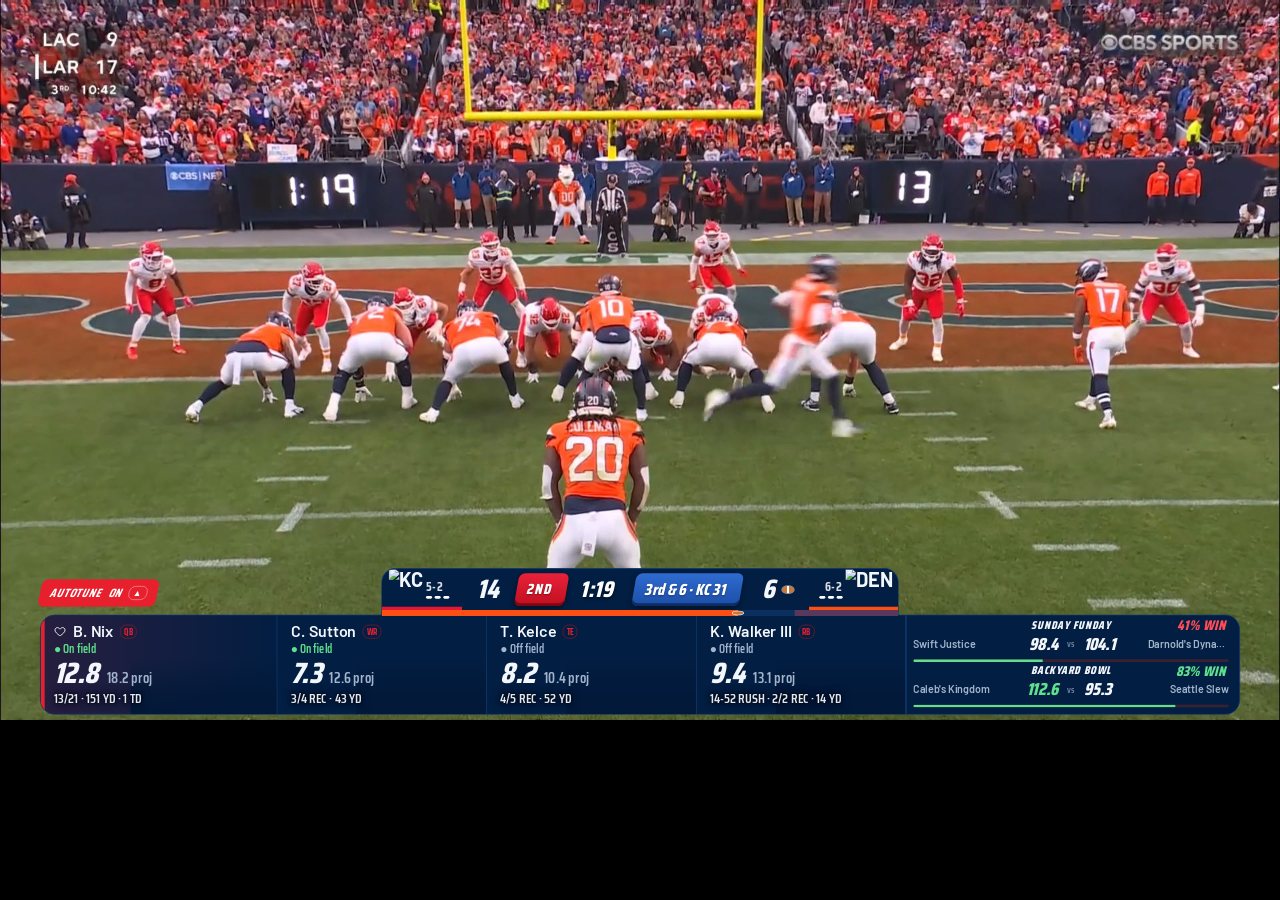
==== demo/index.html @ 6a463a13 "Demo always animates" ====
<!doctype html>
<html lang="en">
<head>
<meta charset="utf-8">
<meta name="viewport" content="width=device-width, initial-scale=1">
<title>FantasyTV demo</title>
<meta name="robots" content="noindex">
<link rel="preconnect" href="https://fonts.googleapis.com">
<link href="https://fonts.googleapis.com/css2?family=Saira+Condensed:ital,wght@0,500;0,600;0,700;0,800;1,700;1,800&family=Barlow:wght@500;600;700&display=swap" rel="stylesheet">
<!-- The TV app's own styles (copies of web/css/app.css and the <style> in web/tv.html), so this looks like the TV -->
<link rel="stylesheet" href="app.css">
<link rel="stylesheet" href="tv.css">
<style>
  #stage { background: #000 url(img/play.jpg) center / cover no-repeat; }
  /* changing channels: a blink of black under the overlay, which stays */
  #cut { position: absolute; inset: 0; background: #000; opacity: 0; transition: opacity .16s; pointer-events: none; }
  #cut.on { opacity: 1; }
  #countdown .row > .mk .logo-mark { border-radius: 14px; }
  .pop.target { outline: 4px solid #fff; outline-offset: 2px; }
  .card .p .gain { font: italic 800 30px/1 var(--mono); color: var(--lime); }
  /* tour mode: the remote's OK key lights up as each step goes by */
  #tour .nav b { display: inline-block; transition: transform .15s, background .15s; border-radius: 8px; padding: 2px 6px; margin-left: -6px; }
  #tour .nav b.press { transform: scale(1.25); background: var(--cyan); color: #fff; }
  #tour .spot { transition: left .35s, top .35s, width .35s, height .35s; }
</style>
</head>
<body>
<!-- AutoTune at work, as a loop for fantasytvapp.com's hero: watching Chiefs at Broncos, a countdown switches to Bears
     at Seahawks for D'Andre Swift's touchdown (his card and your scores count up), then a popup from Vikings at Lions
     (Jahmyr Gibbs, 30-yard TD run) and OK switches there. The markup below is the Bears game; the others are drawn. -->
<div id="stage">
  <div id="cut"></div>
  <div id="countdown"><div class="row"><div class="mk"><img class="logo-mark" src="/img/icon-192.png" alt=""></div><div class="lbl">SWITCHING<br>TO</div>
    <div class="teams"></div><div class="why"></div><div class="secs mono">5.0</div><button class="cancel">CANCEL</button></div><div class="prog"><i></i></div></div>
  <div id="lower">
    <div id="atTag">AUTOTUNE <b>ON</b><span class="k">▲</span></div>
    <div id="bug"><div class="in rzbeat">
      <div class="drive rz" style="--team:#0b162a"><i style="width:100%"></i><b style="left:95%"></b></div>
      <div class="t" style="--team:#0b162a"><img src="https://a.espncdn.com/i/teamlogos/nfl/500-dark/chi.png" alt="CHI"><span class="tr"><small>5-2</small><span class="tos"><i class="on"></i><i class="on"></i><i class="on"></i></span></span></div>
      <div class="s poss" data-n="chi"></div>
      <div class="c clk"><span class="c q cap">4TH</span><span class="tm">8:28</span></div>
      <div class="c dd cap rz" id="down">1st &amp; Goal · SEA 5</div>
      <div class="s">17</div>
      <div class="t home" style="--team:#002244"><img src="https://a.espncdn.com/i/teamlogos/nfl/500-dark/sea.png" alt="SEA"><span class="tr"><small>4-3</small><span class="tos"><i class="on"></i><i class="on"></i><i class="on"></i></span></span></div>
    </div></div>
    <div id="rail" class="full" style="--flash:#c83803"><div class="cards" style="display:flex">
      <div class="card lead" id="swift">
        <img class="hs" src="https://a.espncdn.com/i/headshots/nfl/players/full/4259545.png" alt="">
        <div class="nm"><svg viewBox="0 0 24 24" width="18" height="18"><path d="M12 21s-7.5-4.6-9.6-9.2C.9 8.4 3 4.5 6.7 4.5c2.1 0 3.6 1.2 5.3 3.2 1.7-2 3.2-3.2 5.3-3.2 3.7 0 5.8 3.9 4.3 7.3C19.5 16.4 12 21 12 21z" fill="none" stroke="currentColor" stroke-width="1.8"></path></svg>D. Swift <span class="pos">RB</span></div>
        <div class="st rz">● Red zone</div>
        <div class="p"><b><span data-n="swift"></span></b><small>13.4 proj</small></div>
        <div class="ln" data-n="swiftLine"></div></div>
      <div class="card">
        <img class="hs" src="https://a.espncdn.com/i/headshots/nfl/players/full/4431611.png" alt="">
        <div class="nm">C. Williams <span class="pos">QB</span></div>
        <div class="st on">● On field</div>
        <div class="p"><b><span>14.6</span></b><small>18.9 proj</small></div>
        <div class="ln">20/29 · 214 YD · 1 TD</div></div>
      <div class="card">
        <span class="fire corner">🔥</span>
        <img class="hs" src="https://a.espncdn.com/i/headshots/nfl/players/full/4430878.png" alt="">
        <div class="nm">J. Smith-Njigba <span class="pos">WR</span></div>
        <div class="st">● Off field</div>
        <div class="p"><b><span>23.8</span></b><small>15.1 proj</small></div>
        <div class="ln">6/11 REC · 118 YD · 1 TD</div></div>
      <div class="card">
        <img class="hs" src="https://a.espncdn.com/i/headshots/nfl/players/full/4723086.png" alt="">
        <div class="nm">C. Loveland <span class="pos">TE</span></div>
        <div class="st on">● On field</div>
        <div class="p"><b><span>9.8</span></b><small>8.7 proj</small></div>
        <div class="ln">5/7 REC · 48 YD</div></div>
    </div><div class="fill"></div>
      <div class="mu" id="mu"><div class="pg">
        <div><div class="lg">SUNDAY FUNDAY<b class="wp" data-n="wpA"></b></div>
          <div class="ln"><span class="a">Swift Justice</span><span class="s" data-n="meA"></span><span class="v">vs</span>
            <span class="s">104.1</span><span class="b">Darnold's Dynasty</span>
            <div class="bar"><i data-w="wpA"></i></div></div></div>
        <div><div class="lg">BACKYARD BOWL<b class="wp up" data-n="wpB"></b></div>
          <div class="ln"><span class="a">Caleb's Kingdom</span><span class="s win" data-n="meB"></span><span class="v">vs</span>
            <span class="s lose">95.3</span><span class="b">Seattle Slew</span>
            <div class="bar"><i data-w="wpB"></i></div></div></div>
      </div></div>
    </div>
  </div>

  <div id="tdBanner" style="--team:#0b162a; --team2:#c83803"><i class="s1"></i><i class="s2"></i><div class="in">
    <img src="https://a.espncdn.com/i/headshots/nfl/players/full/4259545.png" alt="">
    <div class="tx"><b>TOUCHDOWN</b><span>D. Swift <em>+6.5</em></span></div></div></div>
  <div id="radar"><header><span class="mk"></span>ALL GAMES<span class="n">4 LIVE</span></header><div class="list"></div>
    <footer><div class="qr" id="qr"></div><div class="keys"><span><b>OK</b> watch this game</span><span><b>▶</b> heart it<i class="why">AutoTune favors it in close calls</i></span><span><b>Back</b> close</span><span class="pair">Scan: your phone is the remote</span></div></footer></div>
  <div id="pops"></div>
  <div id="tour"><i class="spot"></i><div class="tcard"><div class="top"><span class="key"></span><span class="n"></span></div><h3></h3><p></p>
    <div class="nav"><span></span><span><b>Back</b> skip the tour</span></div></div></div>
</div>
<script src="https://cdnjs.cloudflare.com/ajax/libs/qrcodejs/1.0.0/qrcode.min.js"></script>
<script>
// The stage is the TV's 1920×1080 screen, scaled to this frame.
const stage = document.getElementById('stage');
const fit = () => { stage.style.transform = `scale(${innerWidth / 1920})`; };
addEventListener('resize', fit); fit();

// Before and after the touchdown (5-yard run: 0.5 + 6 points).
const BEFORE = { swift: 11.2, chi: 20, meA: 98.4, wpA: 41, meB: 112.6, wpB: 83, swiftLine: '21-52 RUSH · 1 TD' };
const AFTER = { swift: 17.7, chi: 26, meA: 104.9, wpA: 58, meB: 119.1, wpB: 89, swiftLine: '22-57 RUSH · 2 TD' };
const $$ = s => document.querySelectorAll(s);
const pts = (k, v) => k === 'chi' ? String(Math.round(v)) : k.startsWith('wp') ? `${Math.round(v)}% WIN` : v.toFixed(1);
function show(v) {
  for (const el of $$('[data-n]')) { const k = el.dataset.n; el.textContent = typeof v[k] === 'number' ? pts(k, v[k]) : v[k]; }
  for (const el of $$('[data-w]')) el.style.width = v[el.dataset.w] + '%';
  const a = document.querySelector('[data-n="wpA"]');
  a.className = 'wp ' + (v.wpA >= 50 ? 'up' : 'down');
  document.querySelector('[data-n="meA"]').className = 's ' + (v.meA > 104.1 ? 'win' : 'lose');
}
// Numbers roll from one value to the next, like the TV's.
function roll(ms) {
  const t0 = performance.now();
  return new Promise(done => {
    const step = now => {
      const f = Math.min(1, (now - t0) / ms), e = 1 - Math.pow(1 - f, 3), v = {};
      for (const k in BEFORE) v[k] = typeof BEFORE[k] === 'number' ? BEFORE[k] + (AFTER[k] - BEFORE[k]) * e : (f < .5 ? BEFORE[k] : AFTER[k]);
      show(v);
      f < 1 ? requestAnimationFrame(step) : done();
    };
    requestAnimationFrame(step);
  });
}
const wait = ms => new Promise(r => setTimeout(r, ms));
const restart = (el, cls) => { el.classList.remove(cls); void el.offsetWidth; el.classList.add(cls); };

// Another game's big play slides in on the right: OK on the remote would switch to it.
function pop(html, color) {
  const el = document.createElement('div');
  el.className = 'pop'; el.style.setProperty('--team', color); el.innerHTML = html;
  document.getElementById('pops').prepend(el); void el.offsetWidth; el.classList.add('on');
  setTimeout(() => { el.classList.remove('on'); setTimeout(() => el.remove(), 500); }, 5200);
}

// ---- The other games, drawn like the TV draws them.
const HEART = on => `<svg viewBox="0 0 24 24" width="18" height="18"><path d="M12 21s-7.5-4.6-9.6-9.2C.9 8.4 3 4.5 6.7 4.5c2.1 0 3.6 1.2 5.3 3.2 1.7-2 3.2-3.2 5.3-3.2 3.7 0 5.8 3.9 4.3 7.3C19.5 16.4 12 21 12 21z" fill="${on ? '#ff4d57' : 'none'}" stroke="${on ? '#ff4d57' : 'currentColor'}" stroke-width="1.8"/></svg>`;
const bars = n => `<span class="bars s${n}"><i></i><i></i><i></i><i></i><i></i></span>`;
const LOGO = id => `https://a.espncdn.com/i/teamlogos/nfl/500-dark/${id}.png`;
const HEAD = id => `https://a.espncdn.com/i/headshots/nfl/players/full/${id}.png`;
const tos = '<span class="tos"><i class="on"></i><i class="on"></i><i class="on"></i></span>';
function bugHtml(g) {
  const side = (t, home) => `<div class="t${home ? ' home' : ''}" style="--team:${t.color}"><img src="${LOGO(t.id)}" alt="${t.abbr}"><span class="tr"><small>${t.rec}</small>${tos}</span></div>`;
  const score = t => `<div class="s${t.poss ? ' poss' : ''}">${t.score}</div>`;
  return `<div class="drive${g.rz ? ' rz' : ''}" style="--team:${(g.away.poss ? g.away : g.home).color}"><i style="width:${g.drive}%"></i><b style="left:${g.drive}%"></b></div>`
    + side(g.away) + score(g.away)
    + `<div class="c clk"><span class="c q cap">${g.q}</span><span class="tm">${g.clock}</span></div>`
    + `<div class="c dd cap ${g.dd}" id="down">${g.down}</div>` + score(g.home) + side(g.home, true);
}
function cardsHtml(list) {
  return list.map(p => `<div class="card${p.lead ? ' lead' : ''}${p.td ? ' td' : ''}">${p.fire ? '<span class="fire corner">🔥</span>' : ''}
    <img class="hs" src="${HEAD(p.id)}" alt="">
    <div class="nm">${p.lead ? HEART(false) : ''}${p.name} <span class="pos">${p.pos}</span></div>
    <div class="st ${p.stc || ''}">${p.game ? `<span class="gm">${p.game}</span>` : ''}● ${p.st}</div>
    <div class="p"><b><span>${p.pts}</span></b>${p.gain ? `<em class="gain">+${p.gain}</em>` : ''}<small>${p.proj} proj</small></div>
    <div class="ln">${p.ln}</div></div>`).join('');
}
const T = {
  KC: { abbr: 'KC', id: 'kc', color: '#e31837', rec: '5-2' }, DEN: { abbr: 'DEN', id: 'den', color: '#fb4f14', rec: '6-2' },
  MIN: { abbr: 'MIN', id: 'min', color: '#4f2683', rec: '6-1' }, DET: { abbr: 'DET', id: 'det', color: '#0076b6', rec: '5-2' },
  CHI: { abbr: 'CHI', id: 'chi', color: '#0b162a' }, SEA: { abbr: 'SEA', id: 'sea', color: '#002244' },
};
const DEN = { bg: 'img/den.jpg', flash: '#fb4f14',
  bug: bugHtml({ away: { ...T.KC, score: 14 }, home: { ...T.DEN, score: 6, poss: true }, q: '2ND', clock: '1:19', dd: 'blue', down: '3rd &amp; 6 · KC 31', drive: 69 }),
  cards: cardsHtml([
    { lead: true, id: 4426338, name: 'B. Nix', pos: 'QB', stc: 'on', st: 'On field', pts: '12.8', proj: '18.2', ln: '13/21 · 151 YD · 1 TD' },
    { id: 3128429, name: 'C. Sutton', pos: 'WR', stc: 'on', st: 'On field', pts: '7.3', proj: '12.6', ln: '3/4 REC · 43 YD' },
    { id: 15847, name: 'T. Kelce', pos: 'TE', st: 'Off field', pts: '8.2', proj: '10.4', ln: '4/5 REC · 52 YD' },
    { id: 4567048, name: 'K. Walker III', pos: 'RB', st: 'Off field', pts: '9.4', proj: '13.1', ln: '14-52 RUSH · 2/2 REC · 14 YD' }]) };
const DET = { bg: 'img/det.jpg', flash: '#0076b6',
  bug: bugHtml({ away: { ...T.MIN, score: 7 }, home: { ...T.DET, score: 12, poss: true }, q: '2ND', clock: '4:31', dd: 'gold', down: 'TOUCHDOWN', drive: 100 }),
  cards: cardsHtml([
    { lead: true, td: true, fire: true, id: 4429795, name: 'J. Gibbs', pos: 'RB', stc: 'on', st: 'On field', pts: '24.3', gain: '9.0', proj: '17.8', ln: '17-127 RUSH · 1 TD' },
    { id: 4374302, name: 'A. St. Brown', pos: 'WR', stc: 'on', st: 'On field', pts: '9.6', proj: '15.9', ln: '5/6 REC · 36 YD' },
    { id: 4426388, name: 'J. Williams', pos: 'WR', st: 'Off field', pts: '8.2', proj: '11.3', ln: '3/5 REC · 52 YD' },
    { id: 4036133, name: 'T.J. Hockenson', pos: 'TE', st: 'Off field', pts: '11.8', proj: '9.7', ln: '3/4 REC · 46 YD · 1 TD' }]) };
// Your leagues across the loop: before Swift's touchdown, after it, and after Gibbs's.
const AFTER_GIBBS = { meA: 114.0, wpA: 79, meB: 128.2, wpB: 95 };

const bugIn = document.querySelector('#bug .in'), cardsEl = document.querySelector('#rail .cards');
const CHI = { bg: 'img/play.jpg', flash: '#c83803', bug: bugIn.innerHTML, cards: cardsEl.innerHTML };
for (const s of [DEN, DET]) new Image().src = s.bg;   // ready before their turn
function scene(s) {
  stage.style.backgroundImage = `url(${s.bg})`;
  bugIn.classList.remove('rzbeat');
  bugIn.innerHTML = s.bug;
  cardsEl.innerHTML = s.cards;
  document.getElementById('rail').style.setProperty('--flash', s.flash);
}
// A channel change: the picture blinks to black and comes back on the new game; your overlay stays up.
async function cut(s) {
  const c = document.getElementById('cut');
  c.classList.add('on'); await wait(170);
  scene(s); await wait(140);
  c.classList.remove('on'); await wait(170);
}
// The countdown before a switch, counting down from 5 (faster than the TV, for the loop).
async function countdown(why) {
  const cd = document.getElementById('countdown'), secs = cd.querySelector('.secs'), bar = cd.querySelector('.prog i');
  cd.querySelector('.teams').innerHTML = `<b style="background:${T.CHI.color}"><img src="${LOGO('chi')}" alt="CHI"></b><span class="muted">@</span>`
    + `<b style="background:${T.SEA.color}"><img src="${LOGO('sea')}" alt="SEA"></b><span style="margin-left:auto;display:flex;gap:16px;align-items:center">${HEART(true)}${bars(5)}</span>`;
  cd.querySelector('.why').textContent = why;
  cd.classList.add('on');
  const t0 = performance.now(), ms = 3000;
  await new Promise(done => {
    const step = now => {
      const f = Math.min(1, (now - t0) / ms);
      secs.textContent = (5 * (1 - f)).toFixed(1);
      bar.style.width = `${f * 100}%`;
      f < 1 ? requestAnimationFrame(step) : done();
    };
    requestAnimationFrame(step);
  });
  cd.classList.remove('on');
}
function rollTo(from, to, ms) {
  const t0 = performance.now();
  return new Promise(done => {
    const step = now => {
      const f = Math.min(1, (now - t0) / ms), e = 1 - Math.pow(1 - f, 3), v = {};
      for (const k in to) v[k] = from[k] + (to[k] - from[k]) * e;
      show(v);
      f < 1 ? requestAnimationFrame(step) : done();
    };
    requestAnimationFrame(step);
  });
}

async function loop() {
  const rail = document.getElementById('rail'), td = document.getElementById('tdBanner'), pops = document.getElementById('pops');
  const leagues = v => ({ meA: v.meA, wpA: v.wpA, meB: v.meB, wpB: v.wpB });
  for (;;) {
    // 1. Watching the Broncos and Chiefs. Swift gets to the 5 in Seattle: AutoTune counts down and switches.
    scene(DEN); rail.classList.remove('td'); td.classList.remove('on'); pops.innerHTML = '';
    show(leagues(BEFORE));
    await wait(2200);
    await countdown('Your RB · D. Swift · 1st & Goal at SEA 5');
    await cut(CHI);
    // 2. Bears at Seahawks: he scores. The banner, the bar flashes in Bears colours, his card lights up, it all counts up.
    const swift = document.getElementById('swift'), bug = document.querySelector('#bug .in'), down = document.getElementById('down');
    show(BEFORE); bug.classList.add('rzbeat');
    await wait(1900);
    restart(td, 'on'); restart(rail, 'td'); swift.classList.add('td');
    bug.classList.remove('rzbeat'); down.className = 'c dd cap gold'; down.textContent = 'TOUCHDOWN';
    await roll(1600);
    await wait(1700);
    // 3. Gibbs breaks a 30-yard touchdown in Detroit: a popup slides in, OK takes you there.
    td.classList.remove('on');
    pop('<b class="pts">TD +9.0</b><span class="who">J. Gibbs <em>· 30-yd run, TOUCHDOWN</em></span><span class="ok">OK · WATCH</span>', T.DET.color);
    await wait(1700);
    const p = pops.querySelector('.pop'); if (p) p.classList.add('target');
    await wait(700);
    pops.innerHTML = '';
    await cut(DET);
    restart(rail, 'td');
    await rollTo(leagues(AFTER), AFTER_GIBBS, 1400);
    await wait(3000);
    await cut(DEN);
  }
}
// ---- Tour mode (demo/?tour): the TV's first-launch remote tour, stepping on its own as if you pressed OK.
// The steps are copied from TOUR in web/js/tv.js: keep them in step.
const TOUR = [
  { title: 'Welcome to FantasyTV', text: 'A quick tour of your remote. Press OK for the next tip, or Back to skip the tour.' },
  { key: '▲', target: '#atTag', title: 'Up: AutoTune on / off',
    text: 'AutoTune switches to the game that matters most to your lineup. Press Up to stay where you are; Up again turns it back on. Before a switch, a 5 second countdown shows: OK or Back cancels it.' },
  { key: '▼', target: '#radar', radar: true, right: true, title: 'Down: every game',
    text: 'All the live games, yours first. Up and Down move, OK watches a game, ▶ hearts it (AutoTune favors hearted games in close calls), Back closes the list. A game you pick stays on for 45 seconds (less if it goes to a commercial), then AutoTune takes over again. To stay on it, turn AutoTune off with Up.' },
  { key: '◀ ▶', target: '#bug .in', title: 'Left: rewind · Right: live',
    text: 'Left jumps back 10 seconds in the game you\'re watching (again for more, up to a minute). Right goes back to live. Only the game on screen can be rewound: FantasyTV keeps its last minute from when you tuned in.' },
  { key: 'OK', target: '#pops .demo', demo: 1, title: 'OK on a popup',
    text: 'When your players score in another game, a popup slides in: OK takes you to that game, live (other games can\'t be rewound). A touchdown in the game you\'re watching gets its moment on screen.' },
  { key: '▲ ▼', target: '#pops .demo', demo: 3, title: 'Several popups? Pick one',
    text: 'With more than one up, Up and Down move the white outline. OK acts on the outlined one.' },
  { target: '#rail', title: 'Your players and matchups',
    text: 'A card glows when your starter scores, and a touchdown pops his photo out. On the right: each league\'s score and your chance to win.' },
  { key: '📱', qr: true, title: 'Your phone is the remote',
    text: 'Scan this code with your phone: settings, the channel for each game, rewind and more. It\'s also at the bottom of the game list (Down). Enjoy the games!' },
];
// The game list, as the TV draws it: the game on screen first, then the rest of your games.
const RADAR = [
  { cls: 'cur focus', sig: 5, a: 'CHI', sc: '20–17', h: 'SEA', fav: true, sub: 'Q4 8:28 · 1st &amp; Goal at SEA 5<span class="tag red">Red zone · CHI</span>',
    pl: [['D. Swift', 'RB', 'rz', 'Red zone', '11.2'], ['C. Williams', 'QB', 'on', 'On field', '14.6']], ch: 'ESPN HD' },
  { cls: '', sig: 3, a: 'GB', sc: '17–10', h: 'CAR', sub: 'Q3 2:41 · 2nd &amp; 6 at CAR 38', pl: [['J. Jacobs', 'RB', 'on', 'On field', '19.3']], ch: 'FOX 5' },
  { cls: '', sig: 2, a: 'BAL', sc: '21–14', h: 'BUF', sub: 'Q3 9:02 · 1st &amp; 10 at BAL 25', pl: [['Z. Flowers', 'WR', 'muted', 'Off field', '8.4']], ch: 'CBS 11' },
  { cls: '', sig: 2, a: 'ATL', sc: '10–13', h: 'TB', sub: 'Halftime', pl: [['B. Robinson', 'RB', 'muted', 'Off field', '12.7']], ch: 'FOX 2' },
];
function drawRadar() {
  document.querySelector('#radar .list').innerHTML = RADAR.map(g => `<div class="rg ${g.cls}">
    <div class="top">${bars(g.sig)}<span>${g.a}</span><span class="sc">${g.sc}</span><span>${g.h}</span>${HEART(g.fav)}</div>
    <div class="sub">${g.sub}</div>
    ${g.pl.map(([n, pos, c, st, p]) => `<div class="pl"><span>${n} <span class="muted">${pos}</span></span><span><span class="${c}">${st}</span> ${p}</span></div>`).join('')}
    <div class="ch">▶ ${g.ch}</div></div>`).join('');
  if (window.QRCode) new QRCode(document.getElementById('qr'), { text: 'https://fantasytvapp.com/remote', width: 180, height: 180, colorDark: '#000', colorLight: '#fff' });
}
function showStep(i) {
  const s = TOUR[i], t = document.getElementById('tour'), card = t.querySelector('.tcard');
  for (const d of document.querySelectorAll('#pops .demo')) d.remove();
  document.getElementById('radar').classList.toggle('on', !!s.radar);
  t.querySelector('.key').textContent = s.key || '';
  t.querySelector('.n').textContent = `${i + 1} / ${TOUR.length}`;
  t.querySelector('h3').textContent = s.title;
  t.querySelector('p').textContent = s.text;
  t.querySelector('.nav span').innerHTML = `<b>OK</b> ${i === TOUR.length - 1 ? 'done' : 'next'}`;
  card.classList.toggle('right', !!s.right);
  // The page around this one shows the step in readable type on phones, where the TV's card is tiny.
  if (parent !== window) parent.postMessage({ ftvTour: { n: `${i + 1} / ${TOUR.length}`, key: s.key || '', title: s.title, text: s.text } }, '*');
  const old = card.querySelector('.tqr'); if (old) old.remove();
  const qr = s.qr && document.querySelector('#qr canvas, #qr img');
  if (qr) card.querySelector('p').insertAdjacentHTML('afterend', `<div class="tqr"><img src="${qr.tagName === 'CANVAS' ? qr.toDataURL() : qr.src}" alt=""><span>Scan with your phone camera (same Wi-Fi)</span></div>`);
  const samples = [['TD +6.8', 'Your WR', '12-yd catch, TOUCHDOWN', 'OK · WATCH'], ['+1.4', 'Your RB', '9-yd run'], ['+0.6', 'Your QB', '14-yd pass']];
  for (let j = (s.demo || 0) - 1; j >= 0; j--) {
    const [p, who, what, ok] = samples[j], el = document.createElement('div');
    el.className = `pop on demo ${j === 0 ? 'target' : ''}`;
    el.style.setProperty('--team', 'var(--cyan)');
    el.innerHTML = `<b class="pts">${p}</b><span class="who">${who} <em>· ${what}</em></span>${j === 0 ? `<span class="ok">${ok}</span>` : ''}`;
    document.getElementById('pops').prepend(el);
  }
  setTimeout(() => {
    const rs = s.target ? [...document.querySelectorAll(s.target)].map(e => e.getBoundingClientRect()).filter(b => b.width && b.height) : [];
    const spot = t.querySelector('.spot');
    t.classList.toggle('spotted', rs.length > 0); t.classList.toggle('nospot', !rs.length);
    if (!rs.length) return;
    const st = stage.getBoundingClientRect(), k = st.width / 1920, pad = 10;
    const l = Math.min(...rs.map(b => b.left)), tp = Math.min(...rs.map(b => b.top)), r = Math.max(...rs.map(b => b.right)), bt = Math.max(...rs.map(b => b.bottom));
    Object.assign(spot.style, { left: `${(l - st.left) / k - pad}px`, top: `${(tp - st.top) / k - pad}px`, width: `${(r - l) / k + pad * 2}px`, height: `${(bt - tp) / k + pad * 2}px` });
  }, s.radar ? 450 : 30);
}
async function tourLoop() {
  show(BEFORE); drawRadar();
  const t = document.getElementById('tour'), ok = () => t.querySelector('.nav b');
  for (;;) {
    t.classList.add('on');
    for (let i = 0; i < TOUR.length; i++) {
      showStep(i);
      await wait(2600 + TOUR[i].text.length * 28);   // time to read it
      ok().classList.add('press'); await wait(350); ok().classList.remove('press');   // "OK" is pressed
    }
    t.classList.remove('on'); document.getElementById('radar').classList.remove('on');
    for (const d of document.querySelectorAll('#pops .demo')) d.remove();
    await wait(2500);
  }
}

// Always plays, whatever the device's animation setting: the loop is how the site shows what FantasyTV does.
if (location.search.includes('tour')) {
  document.documentElement.classList.add('tourmode');
  tourLoop();
} else loop();
</script>
</body>
</html>
---- demo/app.css ----
:root {
  /* FantasyTV brand, from the logo: navy #021E42, red #E8202E, white. Sports-broadcast type: Saira Condensed
     (scores, points, labels; italic for the big numbers) and Barlow (names, text). --cyan is the accent (red). */
  --bg: #01142e;
  --panel: #021e42;
  --panel-2: #06295a;
  --line: #123d73;
  --text: #f3f6fb;
  --muted: #a3b4cd;
  --dim: #6c82a3;
  --cyan: #e8202e;
  --cyan-dim: #8c1a24;
  --tint: #2a1631;     /* the accent, faint, behind selected things */
  --lime: #5fe08c;     /* on the field, winning, OK */
  --amber: #ffc53d;    /* countdowns, breaks, "switching to" */
  --red: #ff4d57;      /* red zone, losing */
  --green: #5fe08c;
  --mono: 'Saira Condensed', 'Arial Narrow', sans-serif;
  --sans: 'Barlow', system-ui, sans-serif;
  color-scheme: dark;
}
* { box-sizing: border-box; }
html, body { margin: 0; height: 100%; background: var(--bg); color: var(--text); font-family: var(--sans); }
button { font: inherit; color: inherit; }
.mono { font-family: var(--mono); }
.muted { color: var(--muted); }
.tag { display: inline-block; font: 600 11px/1 var(--mono); letter-spacing: .06em; text-transform: uppercase; padding: 4px 6px; border-radius: 3px; }
.tag.red { background: var(--red); color: #fff; }
.tag.cyan { background: var(--cyan); color: #fff; }
.tag.amber { border: 1px solid var(--amber); color: var(--amber); }
.tag.ghost { border: 1px solid var(--line); color: var(--muted); }

/* signal bars: how much a game matters right now */
.bars { display: inline-flex; gap: 2px; align-items: flex-end; height: 14px; }
.bars i { width: 4px; background: #1b4a85; border-radius: 1px; }
.bars i:nth-child(1) { height: 30%; } .bars i:nth-child(2) { height: 48%; } .bars i:nth-child(3) { height: 66%; }
.bars i:nth-child(4) { height: 84%; } .bars i:nth-child(5) { height: 100%; }
.bars.s1 i:nth-child(-n+1), .bars.s2 i:nth-child(-n+2), .bars.s3 i:nth-child(-n+3),
.bars.s4 i:nth-child(-n+4), .bars.s5 i:nth-child(-n+5) { background: var(--red); }

.logo-mark { width: 32px; height: 32px; flex: none; border-radius: 7px; display: block; }
---- demo/tv.css ----
html, body { overflow: hidden; background: #000; }
  /* TV app: ExoPlayer is under the page, so once a channel plays the page is see-through apart from its overlays */
  html.native.playing, html.native.playing body, html.native.playing #stage { background: transparent; }
  html.playing #field, html.playing #idle { display: none !important; }
  #stage { position: absolute; left: 0; top: 0; width: 1920px; height: 1080px; transform-origin: 0 0; overflow: hidden; background: #000; }

  /* the picture */
  #video, #field { position: absolute; inset: 0; width: 100%; height: 100%; }
  #video { object-fit: contain; background: #000; display: none; }
  #video.on { display: block; }
  #field { background: repeating-linear-gradient(90deg, #2f6b33 0 96px, #2a6230 96px 192px); }
  #field .ez { position: absolute; top: 0; bottom: 0; width: 160px; display: flex; align-items: center; justify-content: center; }
  #field .ez span { writing-mode: vertical-rl; font: 700 84px/1 var(--sans); letter-spacing: .12em; color: rgba(255,255,255,.85); }
  #field .ez.l { left: 0; } #field .ez.l span { transform: rotate(180deg); }
  #field .ez.r { right: 0; }
  #field .yl { position: absolute; top: 0; bottom: 0; width: 3px; background: rgba(255,255,255,.55); }
  #field .num { position: absolute; font: 700 54px/1 var(--sans); color: rgba(255,255,255,.6); }
  #field .los { position: absolute; top: 0; bottom: 0; width: 6px; background: #3b82f6; box-shadow: 0 0 12px #3b82f6; transition: left .8s; }
  #field .fd { position: absolute; top: 0; bottom: 0; width: 6px; background: #facc15; box-shadow: 0 0 12px #facc15; transition: left .8s; }
  #field .ball { position: absolute; top: 470px; width: 34px; height: 20px; border-radius: 50%; background: #7c3f12; border: 2px solid #fff3; transition: left .8s; }
  #field .play { position: absolute; left: 50%; top: 70px; transform: translateX(-50%); padding: 12px 22px; background: var(--panel);
    border-radius: 22px; font: 600 26px/1.2 var(--sans); max-width: 1200px; text-align: center; }
  #field .demo { position: absolute; right: 190px; top: 30px; font: 600 16px/1 var(--mono); color: rgba(255,255,255,.55); letter-spacing: .1em; }
  #field .brk { position: absolute; inset: 0; display: none; align-items: center; justify-content: center; flex-direction: column; gap: 18px;
    background: var(--panel); font: 700 64px/1 var(--sans); }
  #field .brk small { font: 500 26px/1 var(--mono); color: var(--muted); }
  #field.break .brk { display: flex; }

  /* callouts, top left */
  #callouts { position: absolute; left: 70px; top: 70px; display: flex; flex-direction: column; align-items: flex-start; gap: 10px;
    opacity: 0; transform: translateY(-10px); transition: .4s; }
  #callouts.on { opacity: 1; transform: none; }
  #callouts div { font: 700 46px/1 var(--sans); padding: 12px 20px; border-radius: 12px; }
  #callouts .red { background: var(--red); }
  #callouts .dark { background: var(--panel); }

  /* switching countdown, top centre */
  /* full-width bar across the top of the picture, like a broadcast's "coming up" strip */
  #countdown { position: absolute; left: 0; right: 0; top: 0; transform: translateY(-110%); transition: transform .35s;
    background: var(--panel); border-bottom: 1px solid var(--line); overflow: hidden; }
  #countdown.on { transform: none; }
  #countdown .row > .mk { padding: 0 26px; }
  #countdown .row > .mk .logo-mark { width: 64px; height: 64px; }
  #countdown .row { display: flex; align-items: stretch; height: 124px; }
  #countdown .row > * { display: flex; align-items: center; padding: 0 22px; border-right: 1px solid var(--line); }
  #countdown .lbl { font: 700 18px/1.15 var(--mono); color: var(--amber); letter-spacing: .08em; }
  #countdown .teams { gap: 18px; flex: 1; font: 700 44px/1 var(--sans); }
  #countdown .teams { padding: 0 !important; gap: 0 !important; }
  #countdown .teams b { align-self: stretch; display: flex; align-items: center; justify-content: center; padding: 0 40px; min-width: 220px; font-size: 50px; }
  #countdown .teams .muted { padding: 0 24px; }
  #countdown .teams > span:last-child { padding: 0 24px; }
  #countdown .teams b img { height: 104px; width: auto; display: block; filter: drop-shadow(0 4px 10px rgba(0,0,0,.45)); }   /* team logos, not names */
  #countdown .why { font: 500 22px/1.2 var(--sans); color: var(--muted); max-width: 300px; }
  #countdown .secs { font: 700 54px/1 var(--mono); color: var(--amber); min-width: 150px; justify-content: center; }
  #countdown .cancel { border: 3px solid var(--cyan); margin: 10px; border-radius: 18px; font: 700 20px/1 var(--mono); letter-spacing: .1em;
    background: var(--tint); padding: 0 26px; border-right: 3px solid var(--cyan); }
  #countdown .prog { height: 8px; background: var(--panel-2); }
  #countdown.on ~ #callouts { top: 160px; }
  #countdown .prog i { display: block; height: 100%; background: var(--amber); width: 0; }

  /* lower third: score bug and your players */
  #lower { position: absolute; left: 60px; right: 60px; bottom: 8px; transition: transform .4s, opacity .4s; }
  #lower.hide { transform: translateY(120%); opacity: 0; }
  /* AutoTune on/off, left of the score bug, above your players */
  #atTag { position: absolute; left: 0; bottom: 162px; display: flex; align-items: center; gap: 10px; padding: 9px 14px;
    background: var(--panel); border: 1px solid var(--cyan-dim); border-radius: 18px; font: 600 18px/1 var(--mono); color: var(--muted); letter-spacing: .06em; }
  #atTag b { color: var(--cyan); font-weight: 700; }
  #atTag .k { font-size: 13px; color: var(--muted); border: 1px solid var(--line); border-radius: 9px; padding: 3px 6px; }
  #atTag.off { border-color: var(--amber); }
  #atTag.off b { color: var(--amber); }
  #bug { display: flex; justify-content: center; margin-bottom: -2px; }
  #bug .in { display: flex; align-items: stretch; background: var(--panel); border: 1px solid var(--line); border-bottom: 0; border-radius: 22px 22px 0 0; overflow: hidden; height: 64px; }
  #bug .t { display: flex; flex-direction: row; align-items: center; justify-content: center; gap: 10px; padding: 0 16px 0 12px; font: 700 30px/1 var(--sans); min-width: 120px;
    box-shadow: inset 0 -5px 0 var(--team); }   /* logo over a stripe of the team colour */
  #bug .t img { height: 62px; width: auto; display: block; margin: -4px -6px -6px; }   /* ESPN pads its logos */
  #bug .t small { font: 700 19px/1 var(--mono); color: rgba(255,255,255,.85); letter-spacing: .04em; }   /* season record */
  #bug .s { display: flex; align-items: center; padding: 0 22px; font: 700 36px/1 var(--mono); }
  #bug .s.poss::after { content: ''; width: 0; height: 0; border: 8px solid transparent; border-left-color: var(--amber); margin-left: 10px; }
  #bug .c { display: flex; align-items: center; padding: 0 22px; font: 600 24px/1 var(--mono); color: var(--muted); border-left: 1px solid var(--line); }
  #bug .c.rz { color: #fff; background: var(--red); }
  #rail { display: flex; background: var(--panel); border: 1px solid var(--line); border-radius: 22px; height: 150px; overflow: hidden; }
  #rail .cards { min-width: 0; flex-shrink: 1; }   /* the cards give way before the matchups do */
  .card { flex: 0 1 auto; min-width: 240px; width: 318px; padding: 12px 20px 11px; border-right: 1px solid var(--line); display: flex; flex-direction: column; gap: 5px; }
  .card.lead { width: 370px; background: linear-gradient(90deg, rgba(232,32,46,.16), transparent); box-shadow: inset 5px 0 0 var(--cyan); }
  .card .nm { display: flex; align-items: center; gap: 10px; font: 600 24px/1 var(--sans); white-space: nowrap; overflow: hidden; }
  .card .pos { font: 700 13px/1 var(--mono); color: var(--cyan); border: 1px solid var(--cyan-dim); padding: 3px 5px; border-radius: 9px; }
  .card .st { font: 600 18px/1 var(--mono); color: var(--muted); }
  .card .st.rz { color: var(--red); } .card .st.on { color: var(--green); }
  .card .p { display: flex; align-items: baseline; gap: 12px; }
  .card .p b { font: 700 40px/1 var(--mono); }
  .card .p small { font: 600 22px/1 var(--mono); color: var(--muted); }
  .card .ln { font: 600 20px/1.15 var(--mono); color: var(--muted); white-space: nowrap; overflow: hidden; text-overflow: ellipsis; }
  .card.bench { opacity: .55; }
  #rail .fill { flex: 1; display: flex; align-items: center; justify-content: center; }
  #rail .fill .wm { height: 86px; opacity: .7; }
  /* your starters in other games, filling spare room: a step back from the game on screen */
  .card.away { opacity: .72; background: rgba(255,255,255,.02); }
  .card .gm { color: var(--text); margin-right: 10px; }
  #rail .pair { flex: none; display: flex; align-items: center; gap: 16px; padding: 0 20px; border-left: 1px solid var(--line); }
  #rail .pair .qr { background: #fff; padding: 6px; border-radius: 12px; width: 118px; height: 118px; }
  #rail .pair .qr img, #rail .pair .qr canvas { width: 106px !important; height: 106px !important; }
  #rail .pair .meta { display: flex; flex-direction: column; gap: 10px; font: 600 14px/1.2 var(--mono); color: var(--muted); }
  #rail .pair .meta .chip { padding: 6px 8px; border-radius: 9px; border: 1px solid var(--cyan-dim); color: var(--cyan); text-align: center; }
  #rail .pair .meta .chip.off { border-color: var(--amber); color: var(--amber); }

  /* radar list, left */
  #radar { position: absolute; left: 0; top: 0; bottom: 0; width: 620px; z-index: 35;   /* above the bar and its cards */
    background: var(--panel); border-right: 1px solid var(--line);
    transform: translateX(-102%); transition: transform .3s; display: flex; flex-direction: column; }
  #radar.on { transform: none; }
  #radar header { display: flex; align-items: center; gap: 14px; padding: 34px 30px 20px; font: 700 18px/1 var(--mono); letter-spacing: .14em; color: var(--muted); }
  #radar header .n { margin-left: auto; }
  #radar .list { flex: 1; overflow: hidden; padding: 0 20px 20px; display: flex; flex-direction: column; gap: 12px; }
  .rg { border: 1px solid var(--line); border-radius: 22px; background: var(--panel); padding: 14px 18px; display: flex; flex-direction: column; gap: 8px; }
  .rg.cur { border-top: 3px solid var(--cyan); }
  .rg.focus { outline: 3px solid var(--cyan); outline-offset: 2px; }
  .rg.dim { opacity: .5; }
  .rg .top { display: flex; align-items: center; gap: 14px; font: 700 26px/1 var(--sans); }
  .rg .top .sc { margin: 0 auto; font-family: var(--mono); }
  .rg .sub { font: 500 16px/1 var(--mono); color: var(--muted); display: flex; gap: 10px; align-items: center; }
  .rg .pl { display: flex; justify-content: space-between; font: 500 17px/1.3 var(--mono); }
  .rg .pl .rz { color: var(--red); } .rg .pl .on { color: var(--green); }
  .rg .ch { font: 600 15px/1.2 var(--mono); color: var(--cyan); white-space: nowrap; overflow: hidden; text-overflow: ellipsis; }
  #radar .list .more { text-align: center; font: 600 15px/1 var(--mono); color: var(--dim); padding: 4px; }
  #radar footer { padding: 16px 26px 24px; display: flex; gap: 20px; align-items: center; }
  #radar footer .keys { display: flex; flex-direction: column; gap: 9px; font: 700 30px/1.15 var(--mono); color: #fff; }   /* readable from the couch */
  #radar footer .keys b { display: inline-block; min-width: 84px; color: var(--cyan); font-weight: 800; }
  #radar footer .keys .pair { margin-top: 6px; font-size: 25px; color: #dfe6f2; }
  #radar footer .keys .why { display: block; margin: 3px 0 2px 84px; font: italic 600 20px/1.1 var(--mono); color: #b9c6da; }   /* what a heart does */
  #radar footer .qr { background: #fff; padding: 5px; border-radius: 12px; flex: none; }
  #radar footer .qr img, #radar footer .qr canvas { width: 132px !important; height: 132px !important; display: block; }
  /* your matchups, right end of the player bar: one line per league */
  .mu { flex: none; display: flex; flex-direction: column; justify-content: center; gap: 8px; padding: 0 16px 0 10px; border-left: 1px solid var(--line); width: 500px; box-sizing: border-box; }   /* one width: long names shorten with … instead of resizing it */
  /* a page of two matchups; with more leagues the pages scroll up like one strip, the next right behind (transform only: smooth on any box) */
  .mu { position: relative; overflow: hidden; }
  .mu .pg { flex: 1 0 100%; display: flex; flex-direction: column; justify-content: center; gap: 8px; }
  .mu .pg.in { animation: muin .8s cubic-bezier(.65,0,.35,1) both; }
  .mu .pg.out { position: absolute; left: 10px; right: 16px; top: 0; bottom: 0; pointer-events: none; animation: muout .8s cubic-bezier(.65,0,.35,1) both; }
  @keyframes muin { from { transform: translateY(100%); } to { transform: none; } }
  @keyframes muout { from { transform: none; } to { transform: translateY(-100%); } }
  .mu .ln { display: grid; grid-template-columns: 1fr 86px 18px 86px 1fr; align-items: center; gap: 10px; font: 600 20px/1 var(--mono); }   /* both scores the same width, so "vs" is dead centre on every row */
  .mu .ln .a, .mu .ln .b { white-space: nowrap; overflow: hidden; text-overflow: ellipsis; color: var(--muted); font: 600 16px/1 var(--sans); }
  .mu .ln .b { text-align: right; }
  .mu .ln .s { font: 700 26px/1 var(--mono); white-space: nowrap; }
  .mu .ln .s:nth-child(2) { text-align: right; } .mu .ln .s:nth-child(4) { text-align: left; }   /* each score hugs the "vs" */
  .mu .ln .s.win { color: var(--green); } .mu .ln .s.lose { color: var(--text); }
  .mu .ln .v { color: var(--dim); text-align: center; font-size: 14px; }
  /* 🔥: a hot matchup (10+ in 10 minutes) at the corner of your score; a 20-point player beside his name. Flickers gently (opacity only). */
  .fire { display: inline-block; font-style: normal; animation: fireflick 1.6s ease-in-out infinite alternate; }
  .mu .ln .s .n { position: relative; display: inline-block; }
  .mu .ln .s .fire { position: absolute; right: 100%; top: 50%; transform: translateY(-50%); margin-right: 6px; font-size: 20px; }   /* just left of your score, without moving it */
  .card > .fire.corner { position: absolute; top: 2px; right: 3px; z-index: 3; font-size: 22px; line-height: 1; }   /* 20+ points today: the card's top-right corner, over the photo's edge */
  @keyframes fireflick { from { opacity: 1; } to { opacity: .7; } }
  .mu .bar { height: 4px; border-radius: 2px; background: #3b2030; overflow: hidden; grid-column: 1 / -1; }
  .mu .bar i { display: block; height: 100%; background: var(--green); }
  .mu .lg { position: relative; font: italic 800 17px/1 var(--mono); color: var(--text); letter-spacing: .08em; text-align: center; padding: 0 120px; margin: -4px 0 7px; white-space: nowrap; overflow: hidden; text-overflow: ellipsis; }   /* the league, centred over its scores */
  .mu .lg .wp { position: absolute; right: 4px; top: 50%; transform: translateY(-50%); font: italic 800 21px/1 var(--mono); letter-spacing: .03em; }
  .mu .lg .wp.up { color: var(--lime); } .mu .lg .wp.down { color: var(--red); }

  #ticker { position: absolute; left: 60px; right: 60px; bottom: 230px; display: flex; align-items: center; gap: 0; height: 52px;
    background: var(--panel); border: 1px solid var(--line); border-radius: 22px; overflow: hidden; opacity: 0; transform: translateY(12px); transition: .35s; }
  #ticker.on { opacity: 1; transform: none; }
  #radar.on ~ #ticker { left: 650px; }
  #stage:has(#radar.on) #bug { padding-left: 620px; }   /* the score bug moves clear of the open game list */
  #ticker .lbl { flex: none; height: 100%; display: flex; align-items: center; padding: 0 18px; background: var(--cyan); color: #fff; font: 700 17px/1 var(--mono); letter-spacing: .1em; }
  #ticker .items { display: flex; gap: 34px; padding: 0 22px; white-space: nowrap; overflow: hidden; font: 500 21px/1 var(--mono); color: var(--muted); }
  #ticker .items b { color: var(--amber); font-weight: 600; margin-right: 6px; }
  #ticker .items .now { color: var(--text); }
  #ticker .items .now b { color: var(--cyan); }
  /* update available: top left card */
  #update { position: absolute; left: 60px; top: 40px; max-width: 760px; display: none; flex-direction: column; gap: 10px; padding: 18px 24px;
    background: var(--panel-2); border: 1px solid var(--line); border-left: 6px solid var(--lime); border-radius: 22px; }
  #update.on { display: flex; }
  #update > b { font: 700 28px/1.2 var(--sans); }
  #update .notes { font: 500 20px/1.4 var(--sans); color: var(--muted); }
  #update .keys { font: 600 20px/1 var(--mono); color: var(--muted); }
  #update .keys b { color: #04222a; background: var(--lime); padding: 3px 8px; border-radius: 9px; }
  /* rewound: how far behind live, top centre */
  #rewind { position: absolute; left: 50%; top: 40px; transform: translateX(-50%); display: none; align-items: stretch; gap: 0;
    background: var(--panel-2); border: 1px solid var(--line); border-radius: 22px; overflow: hidden; font: 700 26px/1 var(--mono); }
  #rewind.on { display: flex; }
  #rewind span { display: flex; align-items: center; padding: 14px 22px; }
  #rewind .behind { color: var(--lime); }
  #rewind .key { border-left: 1px solid var(--line); color: var(--muted); font-size: 22px; }
  #rewind .go { color: var(--text); background: rgba(239,68,68,.18); }
  #rewind .go b { margin-left: 8px; padding: 4px 9px; border-radius: 12px; background: var(--red); color: #fff; animation: livepulse 1.4s ease-in-out infinite; }
  @keyframes livepulse { 50% { opacity: .55; } }
  /* split screen: the TV app puts the two pictures at y 270–810, left and right halves; these label them */
  .splitlbl { position: absolute; top: 206px; height: 52px; display: none; align-items: center; gap: 10px; font: 600 22px/1 var(--mono); }
  html.split .splitlbl { display: flex; }
  #splitL { left: 24px; } #splitR { left: 984px; }
  .splitlbl .tb { padding: 8px 12px; border-radius: 12px; font: 700 22px/1 var(--sans); }
  .splitlbl .st { padding: 8px 12px; border-radius: 12px; background: var(--panel-2); }
  .splitlbl .st.rz { background: var(--red); }
  .splitlbl .pl { color: var(--lime); }
  .splitlbl .mute { margin-left: auto; font: 700 14px/1 var(--mono); color: var(--muted); border: 1px solid var(--line); padding: 4px 6px; border-radius: 9px; }
  html.split #callouts { display: none; }
  /* points popups: one compact line each, stacked just above your matchup scores (bottom right) */
  #pops { position: absolute; right: 60px; bottom: 230px; display: flex; flex-direction: column-reverse; gap: 8px; align-items: flex-end; transition: bottom .35s; }
  #ticker.on ~ #pops { bottom: 298px; }   /* above the "You're watching" strip while it's up */
  .pop { display: flex; align-items: center; gap: 11px; padding: 8px 16px 8px 11px; background: var(--panel-2); border: 1px solid var(--line);
    border-left: 5px solid var(--team); border-radius: 18px; transform: translateX(110%); opacity: 0; transition: transform .4s cubic-bezier(.2,.9,.3,1.15), opacity .3s;
    max-width: 690px; white-space: nowrap; }
  .pop.on { transform: none; opacity: 1; }
  .pop .pts { font: 700 26px/1 var(--mono); color: var(--lime); }
  .pop .who { font: 700 22px/1.05 var(--sans); color: #fff; overflow: hidden; text-overflow: ellipsis; }
  .pop .who em { font: 600 20px/1 var(--mono); color: #dfe6f2; font-style: normal; margin-left: 4px; }   /* "4-yd catch": readable on smaller TVs */
  .pop .ok { font: 700 14px/1 var(--mono); color: #fff; background: var(--cyan); padding: 5px 7px; border-radius: 9px; letter-spacing: .06em; }
  #toast { position: absolute; right: 60px; top: 50px; background: var(--panel); border: 1px solid var(--line); border-left: 4px solid var(--cyan);
    padding: 16px 22px; font: 600 24px/1.2 var(--sans); border-radius: 12px; opacity: 0; transition: opacity .3s; max-width: 700px; }
  #toast.on { opacity: 1; }

  #idle { position: absolute; inset: 0; display: none; flex-direction: column; align-items: center; justify-content: center; gap: 34px;
    background: radial-gradient(circle at 50% 30%, #0b2f5e, #01142e 75%); }
  #idle.on { display: flex; }
  #idle .wm { height: 110px; }
  #idle h2 { margin: 0; font: 700 56px/1 var(--sans); }
  #idle .games { display: flex; flex-direction: column; gap: 12px; width: 1300px; }
  #idle .ig { display: grid; grid-template-columns: 110px 30px 110px 330px 1fr; align-items: center; gap: 14px; padding: 14px 22px;
    border: 1px solid var(--line); border-radius: 22px; background: var(--panel); font: 600 24px/1 var(--mono); }
  #idle .tb { padding: 10px 0; border-radius: 12px; text-align: center; font: 700 26px/1 var(--sans); }
  #idle .when { color: var(--amber); }
  #idle .who { color: var(--muted); white-space: nowrap; overflow: hidden; text-overflow: ellipsis; }
  #idle .pairrow { display: flex; align-items: center; gap: 24px; padding: 16px 24px; border: 1px solid var(--line); border-radius: 22px; background: var(--panel); }
  #idle .pairrow .qr { background: #fff; padding: 6px; border-radius: 12px; }
  #idle .pairrow .qr img, #idle .pairrow .qr canvas { width: 120px !important; height: 120px !important; display: block; }
  #idle .pairrow div:last-child { display: flex; flex-direction: column; gap: 10px; font: 500 20px/1.2 var(--mono); color: var(--muted); }
  #idle .pairrow b { font: 700 28px/1 var(--sans); color: var(--text); }
  #idle .pairrow span { color: var(--cyan); }
  #idle .hint { font: 500 20px/1 var(--mono); color: var(--dim); }
  #setup { position: absolute; inset: 0; display: none; flex-direction: column; align-items: center; justify-content: center; gap: 50px;
    background: radial-gradient(circle at 50% 30%, #13254a, var(--bg) 75%); }
  #setup.on { display: flex; }
  #setup .wm { height: 150px; }
  #setup .box { display: flex; gap: 60px; align-items: center; padding: 44px 54px; border: 1px solid var(--line); border-radius: 18px; background: var(--panel); }
  #setup .qr { background: #fff; padding: 14px; border-radius: 12px; }
  #setup .qr img, #setup .qr canvas { width: 260px !important; height: 260px !important; display: block; }
  #setup h2 { margin: 0 0 22px; font: 700 42px/1.1 var(--sans); }
  #setup ol { margin: 0; padding-left: 34px; font: 500 27px/1.5 var(--sans); color: var(--text); max-width: 900px; }
  #setup ol b { color: var(--cyan); }
  #allowUpd { display: none; margin-top: 24px; padding: 16px 20px; border-left: 6px solid var(--lime); background: rgba(255,255,255,.05); border-radius: 22px;
    font: 500 25px/1.45 var(--sans); max-width: 900px; }
  #allowUpd.on { display: block; }
  #allowUpd.done { border-left-color: var(--cyan); color: var(--muted); }
  #allowUpd .k { font: 700 22px/1 var(--mono); color: #04222a; background: var(--lime); padding: 3px 9px; border-radius: 9px; }
  #setup small { display: block; margin-top: 20px; font: 500 20px/1.4 var(--mono); color: var(--muted); }
  #splash { position: absolute; inset: 0; display: flex; flex-direction: column; align-items: center; justify-content: center; gap: 26px;
    background: radial-gradient(circle at 50% 40%, #0b2f5e, #01142e 70%); }
  #splash .wm { height: 200px; }
  #splash h1 { margin: 0; font: 700 64px/1 var(--sans); }
  #splash p { margin: 0; font: 500 26px/1.4 var(--mono); color: var(--muted); text-align: center; max-width: 1200px; }
  #splash.gone { display: none; }
  /* ---- FantasyTV look: broadcast style from the logo. Slanted shapes, italic heavy numbers, red for you. ---- */
  #bug .s, .card .p b, .mu .ln .s, .pop .pts, #countdown .secs, .rg .top .sc, #rewind b { font-style: italic; font-weight: 800; }
  #bug .s { font-size: 40px; }
  /* The clock: a slanted red broadcast panel, the quarter small and spaced over a big italic time */
  #bug .c.clk { padding: 0; gap: 0; border-left: 0; align-items: stretch; color: #fff; background: none; }   /* same panel as the rest: no edges beside the caps */
  #bug .c.clk + .c { border-left: 0; }
  /* Buttons: the quarter and the down & distance are solid slanted buttons set into the bar (inside its height, both
     sides slanted). No gloss: a quiet top-to-bottom shade, a darker lip along the bottom edge so it reads as a button,
     and a soft shadow under it. Drawn behind the text (::before, slanted), so the text stays straight; --f1 (top),
     --f2 (bottom) and --lip set the colour. */
  #bug .c.cap { position: relative; z-index: 1; background: none; border-left: 0; color: #fff; font-style: italic; font-weight: 800;
    text-shadow: 0 2px 3px rgba(0,0,0,.35); --f1: #e8213a; --f2: #c0101f; --lip: #7c0814; }
  #bug .c.cap::before { content: ''; position: absolute; z-index: -1; left: 6px; right: 6px; top: 7px; bottom: 6px; pointer-events: none;
    transform: skewX(-10deg); border-radius: 9px; background: linear-gradient(180deg, var(--f1), var(--f2));
    box-shadow: inset 0 -4px 0 var(--lip), 0 3px 8px rgba(0,0,0,.45); }
  #bug .c.cap.blue { --f1: #2f6bd0; --f2: #1c4ea6; --lip: #0d2d66; }
  #bug .c.cap.gold { --f1: #fcc52e; --f2: #e9a70f; --lip: #8a5d00; color: #2a1c00; text-shadow: none; }
  /* the quarter */
  #bug .c.clk .q { display: flex; align-items: center; padding: 0 30px 0 20px; margin-right: 8px; font: italic 800 22px/1 var(--mono); letter-spacing: .06em; }
  /* the down & distance */
  #bug .c.dd { padding: 0 30px 0 22px; margin: 0 4px; }
  /* the time: big and white beside it */
  #bug .c.clk .tm { display: flex; align-items: center; padding: 0 22px 0 6px; font: italic 800 34px/1 var(--mono); letter-spacing: .01em;
    text-shadow: 0 2px 4px rgba(0,0,0,.5); }
  #bug .c.clk .tm.sm { font-size: 22px; padding-left: 20px; }
  #bug .in { height: 72px; padding-bottom: 9px; box-sizing: border-box; }   /* the drive tracker runs under everything */
  /* red zone: the down & distance keycap turns red (the cap styles above) */
  .card .p b { font-size: 44px; }
  #atTag { transform: skewX(-12deg); border-radius: 9px; background: var(--cyan); border-color: var(--cyan); color: #fff; font-style: italic; font-weight: 700; }
  #atTag b { color: #fff; }
  #atTag .k { border-color: rgba(255,255,255,.5); color: #fff; }
  #atTag.off { background: var(--panel); border-color: var(--amber); color: var(--muted); }
  #atTag.off b { color: var(--amber); }
  .pop { transform: translateX(110%) skewX(-8deg); border-radius: 12px; }   /* slides in, slanted */
  .pop.on { transform: skewX(-8deg); }
  .pop .pts { color: #fff; font-size: 32px; }
  #ticker .lbl { font-style: italic; font-weight: 800; }
  #idle h2, #setup h2, #splash h1 { font-family: var(--mono); font-style: italic; font-weight: 800; letter-spacing: .01em; }
  #radar header { font-style: italic; }
  .card.lead { box-shadow: inset 6px 0 0 var(--cyan); }
  /* ---- Alerts, badges, touchdown flash, final card ---- */
  .mu .lg .wp.clinch { color: #04210f; background: var(--lime); padding: 3px 9px; border-radius: 6px; font-size: 18px; }
  .mu .lg .wp.miracle { color: #fff; background: var(--red); padding: 3px 9px; border-radius: 6px; font-size: 18px; }
  .pop.alert .pts { font-size: 22px; }
  .pop.alert.up .pts { color: var(--lime); } .pop.alert.down .pts { color: var(--red); }
  .pop.alert.up { --team: var(--lime) !important; } .pop.alert.down { --team: var(--red) !important; }
  .pop.alert.danger { --team: var(--red) !important; background: #2a0d18; }
  .pop.alert.danger .pts { color: var(--red); }
  /* injuries: a white popup with a red medical cross, unlike anything else that pops up */
  .pop.alert.injury { --team: #e11d2e !important; background: #fff; border-color: #fff; box-shadow: 0 6px 22px rgba(0,0,0,.5); }
  .pop.alert.injury .pts { display: flex; align-items: center; gap: 10px; color: #d0101f; }
  .pop.alert.injury .pts::before { content: "\271A"; display: flex; align-items: center; justify-content: center; width: 32px; height: 32px; border-radius: 8px;
    background: #e11d2e; color: #fff; font: normal 900 24px/1 var(--sans); }
  .pop.alert.injury .who { color: #0b1a33; } .pop.alert.injury .who em { color: #44546b; }
  .pop.alert.injury .ok { background: #0b1a33; }
  /* the bar's touchdown flash: the glow is drawn once and only faded (a moving blurred shadow redraws every frame) */
  #rail { position: relative; }
  #rail::before { content: ''; position: absolute; inset: 0; border-radius: inherit; pointer-events: none; z-index: 0; opacity: 0;
    box-shadow: inset 0 0 0 4px var(--flash), inset 0 0 120px var(--flash); }
  #rail.td::before { animation: tdflash 1.8s ease-out; }
  @keyframes tdflash { 0%, 30% { opacity: 1; } 100% { opacity: 0; } }
  #final { position: absolute; left: 50%; top: 60px; transform: translateX(-50%) skewX(-6deg); min-width: 760px; display: none; flex-direction: column;    background: var(--panel); border: 1px solid var(--line); border-top: 6px solid var(--cyan); border-radius: 18px; padding: 14px 26px 18px; }
  #final.on { display: flex; }
  #final .hd { display: flex; align-items: center; gap: 16px; font: italic 800 40px/1 var(--mono); padding-bottom: 10px; border-bottom: 1px solid var(--line); margin-bottom: 6px; }
  #final .hd .tag { font-size: 16px; padding: 6px 10px; background: var(--cyan); color: #fff; border-radius: 5px; font-style: italic; }
  #final .hd .t { display: flex; align-items: center; gap: 8px; height: 56px; padding: 0 10px; box-shadow: inset 0 -4px 0 var(--team); }
  #final .hd .t img { height: 54px; } #final .hd .t small { font: 600 15px/1 var(--mono); color: var(--muted); }
  #final .row { display: grid; grid-template-columns: 260px 1fr 90px; align-items: baseline; gap: 16px; padding: 7px 0; }
  #final .row .nm { font: 600 26px/1.1 var(--sans); } #final .row .nm small { font: 700 15px/1 var(--mono); color: var(--cyan); margin-left: 6px; }
  #final .row .ln { font: 500 20px/1.2 var(--mono); color: var(--muted); white-space: nowrap; overflow: hidden; text-overflow: ellipsis; }
  #final .row b { font: italic 800 34px/1 var(--mono); text-align: right; }
  /* ---- Broadcast motion: switch stinger, rolling numbers, score flip, drive tracker, live pulse, sliding bars ---- */
  #stinger { position: absolute; inset: 0; pointer-events: none; overflow: hidden; display: none; z-index: 40; }
  #stinger.on { display: block; }
  #stinger i { position: absolute; top: -10%; bottom: -10%; left: -20%; width: 140%; transform: skewX(-18deg) translateX(-130%); animation: wipe 2.5s cubic-bezier(.7,0,.2,1) forwards; }
  #stinger .s1 { background: var(--cyan); }
  #stinger .s2 { background: #fff; animation-delay: .06s; width: 136%; }
  #stinger .s3 { background: var(--panel); animation-delay: .12s; width: 132%; }
  @keyframes wipe { 0% { transform: skewX(-18deg) translateX(-130%); } 26%, 72% { transform: skewX(-18deg) translateX(0); } 100% { transform: skewX(-18deg) translateX(130%); } }
  #stinger .in { position: absolute; inset: 0; display: flex; flex-wrap: wrap; align-items: center; justify-content: center; align-content: center; gap: 10px 34px;
    opacity: 0; animation: stingtext 2.5s ease forwards; }
  #stinger .in img { height: 170px; }
  #stinger .in b { font: italic 800 130px/1 var(--mono); color: #fff; }
  #stinger .in span { font: italic 700 60px/1 var(--mono); color: var(--muted); }
  #stinger .in em { flex-basis: 100%; text-align: center; font: italic 700 40px/1.2 var(--mono); color: var(--amber); letter-spacing: .02em; }
  @keyframes stingtext { 0%, 24% { opacity: 0; transform: translateX(-60px); } 34%, 66% { opacity: 1; transform: none; } 76%, 100% { opacity: 0; transform: translateX(60px); } }
  .card .p b, .mu .ln .s { position: relative; }
  .gain { position: absolute; left: 100%; top: -6px; margin-left: 10px; font: italic 800 26px/1 var(--mono); color: var(--lime); white-space: nowrap;
    animation: gain 2s ease-out forwards; pointer-events: none; }
  @keyframes gain { 0% { opacity: 0; transform: translateY(14px); } 15% { opacity: 1; transform: none; } 70% { opacity: 1; } 100% { opacity: 0; transform: translateY(-36px); } }
  #bug .s.flip { animation: flip 1.6s ease-out; }
  @keyframes flip { 0% { transform: rotateX(90deg); background: var(--team); } 25% { transform: none; background: var(--team); } 100% { background: transparent; } }
  #bug .in { position: relative; }
  .drive { position: absolute; left: 0; right: 0; bottom: 0; height: 9px; background: #0b2f5e; z-index: 2; }   /* along the bottom of the score bug */
  .drive i { position: absolute; left: 0; top: 0; bottom: 0; background: var(--team); z-index: 0; }
  .drive b { position: absolute; z-index: 2; top: 1px; width: 18px; height: 7px; margin-left: -9px; box-sizing: border-box; border-radius: 50%; background: #c8773a; border: 1px solid #fff; transition: left 1.2s cubic-bezier(.2,.8,.2,1); }
  .drive.rz i { box-shadow: 0 0 14px var(--red); }
  .drive::before { content: ''; position: absolute; right: 0; top: 0; bottom: 0; width: 20%; z-index: 1; background: rgba(255,77,87,.32); pointer-events: none; }   /* the red zone, the last 20 yards: drawn over the drive bar so it never changes length or colour (the ball stays on top) */
  #bug .in.rzbeat::after { content: ''; position: absolute; inset: 0; border-radius: inherit; pointer-events: none; z-index: 3;
    box-shadow: inset 0 0 0 3px rgba(255,77,87,.9), inset 0 0 26px rgba(255,77,87,.55); animation: fadepulse 2.5s ease-in-out infinite alternate; }   /* slow and gentle, a fade the TV does for free */
  /* (no endless colour shimmer on "On field": it made the TV repaint every frame) */
  .mu .bar i.moving { box-shadow: 0 0 12px currentColor; filter: brightness(1.4); }
  /* ---- Headshots, timeouts, first down, possession football, crunch time, win trend ---- */
  .card { position: relative; }
  .card { overflow: hidden; }
  .card > :not(.hs) { position: relative; z-index: 1; }   /* text over the photo */
  .card .hs { position: absolute; right: -46px; bottom: 0; height: 146px; width: auto; pointer-events: none;   /* ESPN cut-out: stands on the card */
    -webkit-mask-image: linear-gradient(90deg, transparent 0, #000 30%); mask-image: linear-gradient(90deg, transparent 0, #000 30%); }
  .card .nm { padding-right: 96px; }
  /* a dark fade over the bottom of the photo, so a stat line running across it reads cleanly */
  .card::after { content: ''; position: absolute; right: 0; bottom: 0; width: 62%; height: 58%; pointer-events: none;
    background: linear-gradient(0deg, rgba(2,24,56,.96) 0%, rgba(2,24,56,.75) 38%, rgba(2,24,56,0) 100%); }
  .card.hit::after, .card.td::after { opacity: .85; }
  .card .ln { overflow: visible; text-overflow: clip; color: #dfe7f3; text-shadow: 0 1px 2px #000, 0 0 6px rgba(0,0,0,.95), 0 0 14px rgba(1,20,46,.9); }   /* the whole line, readable over the photo */
  #bug .t .tr { display: flex; flex-direction: column; align-items: flex-start; gap: 5px; }
  #bug .t.home, #final .t.home { flex-direction: row-reverse; padding: 0 12px 0 16px; }   /* home: record, then logo, mirroring the away side */
  #bug .t.home .tr { align-items: flex-end; }
  #bug .t .tos { display: flex; gap: 4px; }
  #bug .t .tos i { width: 9px; height: 4px; border-radius: 2px; background: rgba(255,255,255,.18); }
  #bug .t .tos i.on { background: #fff; }
  #bug .c.fd { animation: fd 1.5s ease-out; }   /* gold keycap (above), popping in */
  @keyframes fd { 0% { transform: scale(1.25); } 15% { transform: none; } 80% { opacity: 1; } 100% { opacity: .9; } }
  #bug .s.poss::after { content: ''; width: 18px; height: 11px; margin-left: 10px; border: 0; border-radius: 50%;
    background: linear-gradient(90deg, transparent 44%, #fff 44% 56%, transparent 56%), #c8773a; box-shadow: 0 0 0 1px rgba(255,255,255,.5); }
  #bug .s.poss.newposs::after { animation: possin .9s cubic-bezier(.2,.9,.3,1.3); animation-delay: var(--pd, 0s); }
  @keyframes possin { 0% { transform: translateX(-40px) scale(.2) rotate(-180deg); opacity: 0; } 100% { transform: none; opacity: 1; } }
  #bug .c.crunch .q { animation: crunchq 1.4s ease-in-out infinite alternate; }
  @keyframes crunchq { from { opacity: 1; } to { opacity: .55; } }
  @keyframes fadepulse { from { opacity: 0; } to { opacity: 1; } }
  .mu .pg > div { position: relative; }
  .mu .pg > div > * { position: relative; }   /* text above the close-game glow */
  /* Every card spot taken: the cards share the bar evenly (the lead a little wider), no gap before the matchups */
  #rail.full .cards { flex: 1 1 auto; min-width: 0; }
  #rail.full .card { flex: 1 1 0; width: auto; min-width: 0; }
  #rail.full .card.lead { flex-grow: 1.15; }
  #rail.full .fill { display: none; }
  /* A player's play reaching the screen: his card glows in his team colour and the gain floats off his points */
  /* A card's glow: a layer drawn once behind the photo and text, then only its opacity animates (cheap on any box) */
  .card > .fx { position: absolute; inset: 0; z-index: 0; pointer-events: none; opacity: 0; will-change: opacity;
    box-shadow: inset 0 0 0 3px var(--hit), inset 0 -140px 120px -60px var(--hit); animation: cardhit 10s ease-out forwards; }
  @keyframes cardhit { 0%, 100% { opacity: 0; } 4%, 20%, 36%, 52%, 68%, 84% { opacity: 1; } 12%, 28%, 44%, 60%, 76%, 92% { opacity: .55; } }   /* glows for 10 s, pulsing */
  .card.hit .p small { visibility: hidden; }   /* the gain takes the projection's place while the card glows */
  .gain.big { font-size: 34px; top: 2px; text-shadow: 0 2px 10px rgba(0,0,0,.6); animation: gainbig 10s ease-out forwards; }
  @keyframes gainbig { 0% { opacity: 0; transform: translateX(-12px) scale(.6); } 4% { opacity: 1; transform: scale(1.15); } 8%, 88% { opacity: 1; transform: none; } 100% { opacity: 0; transform: translateY(-14px); } }
  /* Your player's touchdown: a banner across the screen in his team's colours */
  #tdBanner { position: absolute; left: 60px; width: 432px; bottom: 236px; height: 102px; pointer-events: none; display: none; z-index: 30; overflow: hidden; border-radius: 12px; }   /* above the AutoTune tag, left of centre; 40% smaller than it was */
  #tdBanner.on { display: block; }
  #tdBanner i { position: absolute; left: -6%; right: -6%; transform: skewY(-4deg) translateX(-120%); animation: tdband 4.6s cubic-bezier(.7,0,.2,1) forwards; }
  #tdBanner .s1 { top: 8px; height: 86px; background: var(--team); }
  #tdBanner .s2 { top: 5px; height: 92px; background: var(--team2); animation-delay: .05s; z-index: -1; }
  @keyframes tdband { 0% { transform: skewY(-4deg) translateX(-120%); } 14%, 86% { transform: skewY(-4deg) translateX(0); } 100% { transform: skewY(-4deg) translateX(120%); } }
  #tdBanner .in { position: absolute; inset: 0; display: flex; align-items: center; justify-content: center; gap: 11px; justify-content: flex-start; padding-left: 8px; animation: tdtext 4.6s ease forwards; opacity: 0; }
  #tdBanner .in img { height: 104px; margin: 0 -6px -4px -12px; align-self: flex-end; filter: drop-shadow(0 4px 8px rgba(0,0,0,.5)); }
  #tdBanner .tx { display: flex; flex-direction: column; gap: 4px; }
  #tdBanner .tx b { font: italic 800 50px/.9 var(--mono); color: #fff; letter-spacing: .02em; text-shadow: 0 4px 0 rgba(0,0,0,.25), 0 0 24px rgba(0,0,0,.35); }
  #tdBanner .tx span { font: italic 800 20px/1 var(--mono); color: #fff; text-shadow: 0 3px 0 rgba(0,0,0,.3); }
  #tdBanner .tx em { font-style: italic; color: var(--lime); margin-left: 6px; }
  @keyframes tdtext { 0%, 12% { opacity: 0; transform: scale(1.6); } 20% { opacity: 1; transform: scale(.96); } 26%, 82% { opacity: 1; transform: none; } 92%, 100% { opacity: 0; transform: translateX(80px); } }
  /* Your player's touchdown on his card: flashing in his team colour for the full 10 s, with a TOUCHDOWN badge */
  /* two layers trade places once a second: his team colour with a white edge, then a team-colour edge and glow */
  .card.td > .fx { background: var(--hit); box-shadow: inset 0 0 0 4px #fff; animation: tdcard 10s linear forwards; }
  .card.td > .fx.b { background: none; box-shadow: inset 0 0 0 4px var(--hit), inset 0 -150px 120px -50px var(--hit); animation-name: tdcard2; }
  @keyframes tdcard { 0%, 10%, 20%, 30%, 40%, 50%, 60%, 70%, 80%, 90% { opacity: 1; } 5%, 15%, 25%, 35%, 45%, 55%, 65%, 75%, 85%, 95%, 100% { opacity: 0; } }
  @keyframes tdcard2 { 0%, 10%, 20%, 30%, 40%, 50%, 60%, 70%, 80%, 90%, 100% { opacity: 0; } 5%, 15%, 25%, 35%, 45%, 55%, 65%, 75%, 85%, 95% { opacity: 1; } }
  .card .tdtag { display: inline-block; padding: 3px 9px; border-radius: 6px; background: var(--amber); color: #2a1c00; font: italic 800 18px/1 var(--mono); letter-spacing: .06em; }
  .card.td .p b .roll, .card.td .nm { text-shadow: 0 2px 8px rgba(0,0,0,.7); }
  /* A touchdown or big play: his photo pops out of his card, three times the size, over everything */
  #bigShot { position: absolute; display: none; z-index: 42; pointer-events: none; transform-origin: 0 0; will-change: transform; }   /* one moving layer: smooth on the TV */
  #bigShot.on { display: block; }
  #bigShot img { position: absolute; left: 0; bottom: 0; width: 100%; height: 100%; object-fit: contain; object-position: bottom;
    -webkit-mask-image: linear-gradient(to top, transparent 0, #000 30%); mask-image: linear-gradient(to top, transparent 0, #000 30%); }
    /* no live shadow: redrawing it every frame made the TV stutter; the bottom fade is painted once with the layer, so it costs nothing while it moves */
  #bigShot .glow { position: absolute; left: 6%; right: 6%; bottom: 0; height: 70%; border-radius: 50% 50% 0 0;
    background: radial-gradient(ellipse at 50% 100%, var(--team) 0%, transparent 70%); opacity: .9; }
  #bigShot .lbl { position: absolute; left: 63%; bottom: 46%; display: flex; flex-direction: column; gap: 8px; white-space: nowrap;
    animation: bigtext 4.6s ease forwards; opacity: 0; }
  #bigShot.left .lbl { left: auto; right: 92%; align-items: flex-end; }
  #bigShot .lbl b { font: italic 800 80px/.9 var(--mono); color: #fff; padding: 6px 26px 10px; background: var(--team); transform: skewX(-10deg);
    box-shadow: 0 8px 24px rgba(0,0,0,.45); text-shadow: 0 4px 0 rgba(0,0,0,.25); }
  #bigShot .lbl span { font: italic 800 34px/1 var(--mono); color: #fff; text-shadow: 0 3px 10px rgba(0,0,0,.8); padding-left: 10px; }
  #bigShot .lbl em { font-style: italic; color: var(--lime); margin-left: 10px; }
  @keyframes bigtext { 0%, 14% { opacity: 0; transform: translateX(-30px); } 22%, 76% { opacity: 1; transform: none; } 84%, 100% { opacity: 0; } }
  /* the one popup OK acts on: outlined */
  .pop.target { box-shadow: 0 0 0 3px #fff, 0 6px 18px rgba(0,0,0,.5); }
  .pop:not(.target) .ok { display: none; }   /* only the outlined popup shows OK: Up/Down moves the outline */
  /* ---- First-launch remote tour: the screen dims, the part being explained is outlined, a card says what the key does ---- */
  #tour { position: absolute; inset: 0; z-index: 60; display: none; pointer-events: none; }
  #tour.on { display: block; }
  #tour.nospot { background: rgba(0,8,24,.72); }
  #tour .spot { position: absolute; display: none; border: 3px solid var(--cyan); border-radius: 20px; box-shadow: 0 0 0 4000px rgba(0,8,24,.72), 0 0 30px var(--cyan);
    transition: left .35s, top .35s, width .35s, height .35s; }
  #tour.spotted .spot { display: block; }
  #tour .tcard { position: absolute; left: 50%; top: 200px; transform: translateX(-50%); width: 760px; padding: 30px 36px 26px; background: var(--panel);
    border: 1px solid var(--line); border-left: 6px solid var(--cyan); border-radius: 22px; box-shadow: 0 20px 60px rgba(0,0,0,.6); }
  #tour .tcard.right { left: 1290px; }
  #tour .top { display: flex; align-items: center; gap: 16px; margin-bottom: 16px; }
  #tour .key { display: inline-flex; align-items: center; justify-content: center; min-width: 74px; height: 64px; padding: 0 16px; border-radius: 14px;
    background: var(--cyan); color: #fff; font: italic 800 34px/1 var(--mono); }
  #tour .key:empty { display: none; }
  #tour .n { margin-left: auto; font: 700 22px/1 var(--mono); color: var(--muted); letter-spacing: .08em; }
  #tour h3 { margin: 0 0 12px; font: italic 800 44px/1.05 var(--mono); color: #fff; }
  #tour p { margin: 0; font: 500 28px/1.35 var(--sans); color: #dfe6f2; }
  #tour .nav { display: flex; gap: 34px; margin-top: 24px; font: 700 24px/1 var(--mono); color: #b9c6da; }
  #tour .nav b { color: var(--cyan); margin-right: 8px; }
  #tour .tqr { display: flex; align-items: center; gap: 24px; margin-top: 22px; font: 600 24px/1.3 var(--mono); color: #dfe6f2; }
  #tour .tqr img { width: 220px; height: 220px; padding: 8px; background: #fff; border-radius: 14px; flex: none; }
  /* while the tour is up, only its sample popups show */
  #stage:has(#tour.on) #pops .pop:not(.demo) { visibility: hidden; }
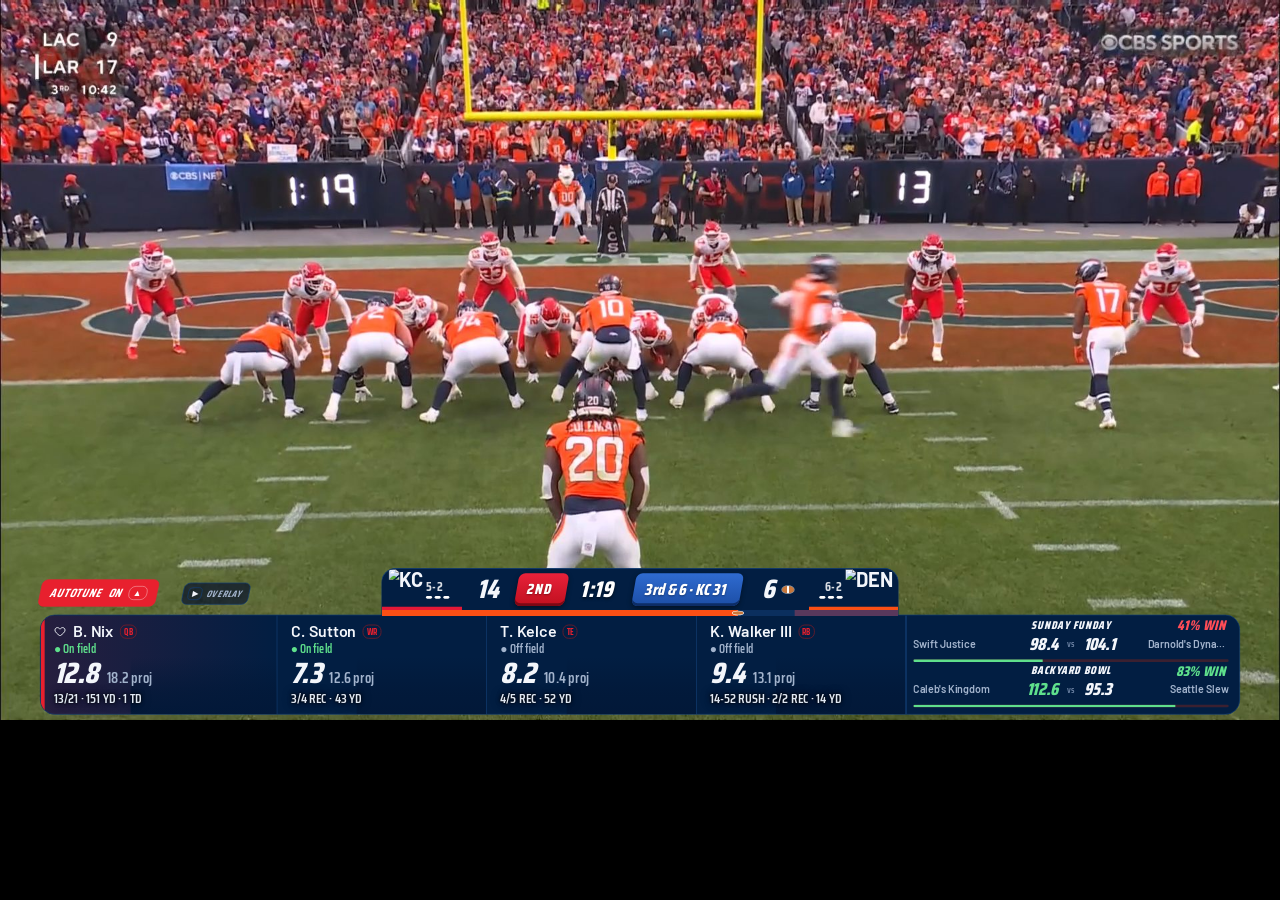
==== commit 5fa3f07c: "Right at live switches the On Screen Overlay (the ▶ OVERLAY tag beside AutoTune); Multiview is the t" ====
--- a/demo/index.html
+++ b/demo/index.html
@@ -22,6 +22,8 @@
   #tour .nav b { display: inline-block; transition: transform .15s, background .15s; border-radius: 8px; padding: 2px 6px; margin-left: -6px; }
   #tour .nav b.press { transform: scale(1.25); background: var(--cyan); color: #fff; }
   #tour .spot { transition: left .35s, top .35s, width .35s, height .35s; }
+  #radar .viewrow .top .vw { margin-left: auto; color: var(--cyan); font-style: italic; font-weight: 800; }
+  #radar .viewrow .sub span.on { color: var(--text); font-weight: 700; }
 </style>
 </head>
 <body>
@@ -34,6 +36,7 @@
     <div class="teams"></div><div class="why"></div><div class="secs mono">5.0</div><button class="cancel">CANCEL</button></div><div class="prog"><i></i></div></div>
   <div id="lower">
     <div id="atTag">AUTOTUNE <b>ON</b><span class="k">▲</span></div>
+    <div id="ovHint" class="on"><span class="k">▶</span>OVERLAY</div>
     <div id="bug"><div class="in rzbeat">
       <div class="drive rz" style="--team:#0b162a"><i style="width:100%"></i><b style="left:95%"></b></div>
       <div class="t" style="--team:#0b162a"><img src="https://a.espncdn.com/i/teamlogos/nfl/500-dark/chi.png" alt="CHI"><span class="tr"><small>5-2</small><span class="tos"><i class="on"></i><i class="on"></i><i class="on"></i></span></span></div>
@@ -267,9 +270,10 @@
   { key: '▲', target: '#atTag', title: 'Up: AutoTune on / off',
     text: 'AutoTune switches to the game that matters most to your lineup. Press Up to stay where you are; Up again turns it back on. Before a switch, a 5 second countdown shows: OK or Back cancels it.' },
   { key: '▼', target: '#radar', radar: true, right: true, title: 'Down: every game',
-    text: 'All the live games, yours first. Up and Down move, OK watches a game, ▶ hearts it (AutoTune favors hearted games in close calls), Back closes the list. A game you pick stays on for 45 seconds (less if it goes to a commercial), then AutoTune takes over again. To stay on it, turn AutoTune off with Up.' },
-  { key: '◀ ▶', target: '#bug .in', title: 'Left: rewind · Right: live',
-    text: 'Left jumps back 10 seconds in the game you\'re watching (again for more, up to a minute). Right goes back to live. Only the game on screen can be rewound: FantasyTV keeps its last minute from when you tuned in.' },
+    text: 'All the live games, yours first. Up and Down move, OK watches a game, ▶ (or OK twice) hearts it (AutoTune favors hearted games in close calls), Back closes the list. A game you pick stays on for 45 seconds (less if it goes to a commercial), then AutoTune takes over again. To stay on it, turn AutoTune off with Up.' },
+  { key: '◀ ▶', target: '#radar .mvrow', radar: true, right: true, title: 'Top of the list: Multiview, 2 or 4 games',    text: "Watch several games at once. ◀ ▶ choose 2 or 4 games, OK starts it with this game and the ones with the most of your starters. Arrows move the outline and the sound goes with it; OK on a window picks its game (or NFL RedZone), Back returns to one game. 2 games keep your scores above and below; 4 games put them in a card in the middle." },
+  { key: '◀ ▶', target: '#bug .in, #ovHint', title: 'Left: rewind · Right: live, or the overlay',
+    text: 'Left jumps back 10 seconds in the game you\'re watching (again for more, up to a minute). Right goes back to live; already live, Right switches the On Screen Overlay (Full, Scores only, Clean). Only the game on screen can be rewound: FantasyTV keeps its last minute from when you tuned in.' },
   { key: 'OK', target: '#pops .demo', demo: 1, title: 'OK on a popup',
     text: 'When your players score in another game, a popup slides in: OK takes you to that game, live (other games can\'t be rewound). A touchdown in the game you\'re watching gets its moment on screen.' },
   { key: '▲ ▼', target: '#pops .demo', demo: 3, title: 'Several popups? Pick one',
@@ -288,7 +292,7 @@
   { cls: '', sig: 2, a: 'ATL', sc: '10–13', h: 'TB', sub: 'Halftime', pl: [['B. Robinson', 'RB', 'muted', 'Off field', '12.7']], ch: 'FOX 2' },
 ];
 function drawRadar() {
-  document.querySelector('#radar .list').innerHTML = RADAR.map(g => `<div class="rg ${g.cls}">
+  document.querySelector('#radar .list').innerHTML = '<div class="rg viewrow mvrow"><div class="top"><span>Multiview</span><span class="vw">2 games</span></div><div class="sub"><span class="on">2 games</span> · 4 games</div></div>' + RADAR.map(g => `<div class="rg ${g.cls}">
     <div class="top">${bars(g.sig)}<span>${g.a}</span><span class="sc">${g.sc}</span><span>${g.h}</span>${HEART(g.fav)}</div>
     <div class="sub">${g.sub}</div>
     ${g.pl.map(([n, pos, c, st, p]) => `<div class="pl"><span>${n} <span class="muted">${pos}</span></span><span><span class="${c}">${st}</span> ${p}</span></div>`).join('')}
--- a/demo/tv.css
+++ b/demo/tv.css
@@ -66,6 +66,11 @@
     background: var(--panel); border: 1px solid var(--cyan-dim); border-radius: 18px; font: 600 18px/1 var(--mono); color: var(--muted); letter-spacing: .06em; }
   #atTag b { color: var(--cyan); font-weight: 700; }
   #atTag .k { font-size: 13px; color: var(--muted); border: 1px solid var(--line); border-radius: 9px; padding: 3px 6px; }
+  #ovHint { position: absolute; bottom: 165px; left: 214px; display: none; align-items: center; gap: 7px; padding: 6px 11px 6px 7px;
+    background: rgba(9,20,44,.72); border: 1px solid var(--line); border-radius: 9px; transform: skewX(-12deg);
+    font: italic 700 14px/1 var(--mono); letter-spacing: .08em; color: var(--muted); }
+  #ovHint.on { display: flex; }
+  #ovHint .k { font-size: 11px; color: var(--text); border: 1px solid var(--line); border-radius: 6px; padding: 3px 5px; font-style: normal; }
   #atTag.off { border-color: var(--amber); }
   #atTag.off b { color: var(--amber); }
   #bug { display: flex; justify-content: center; margin-bottom: -2px; }
